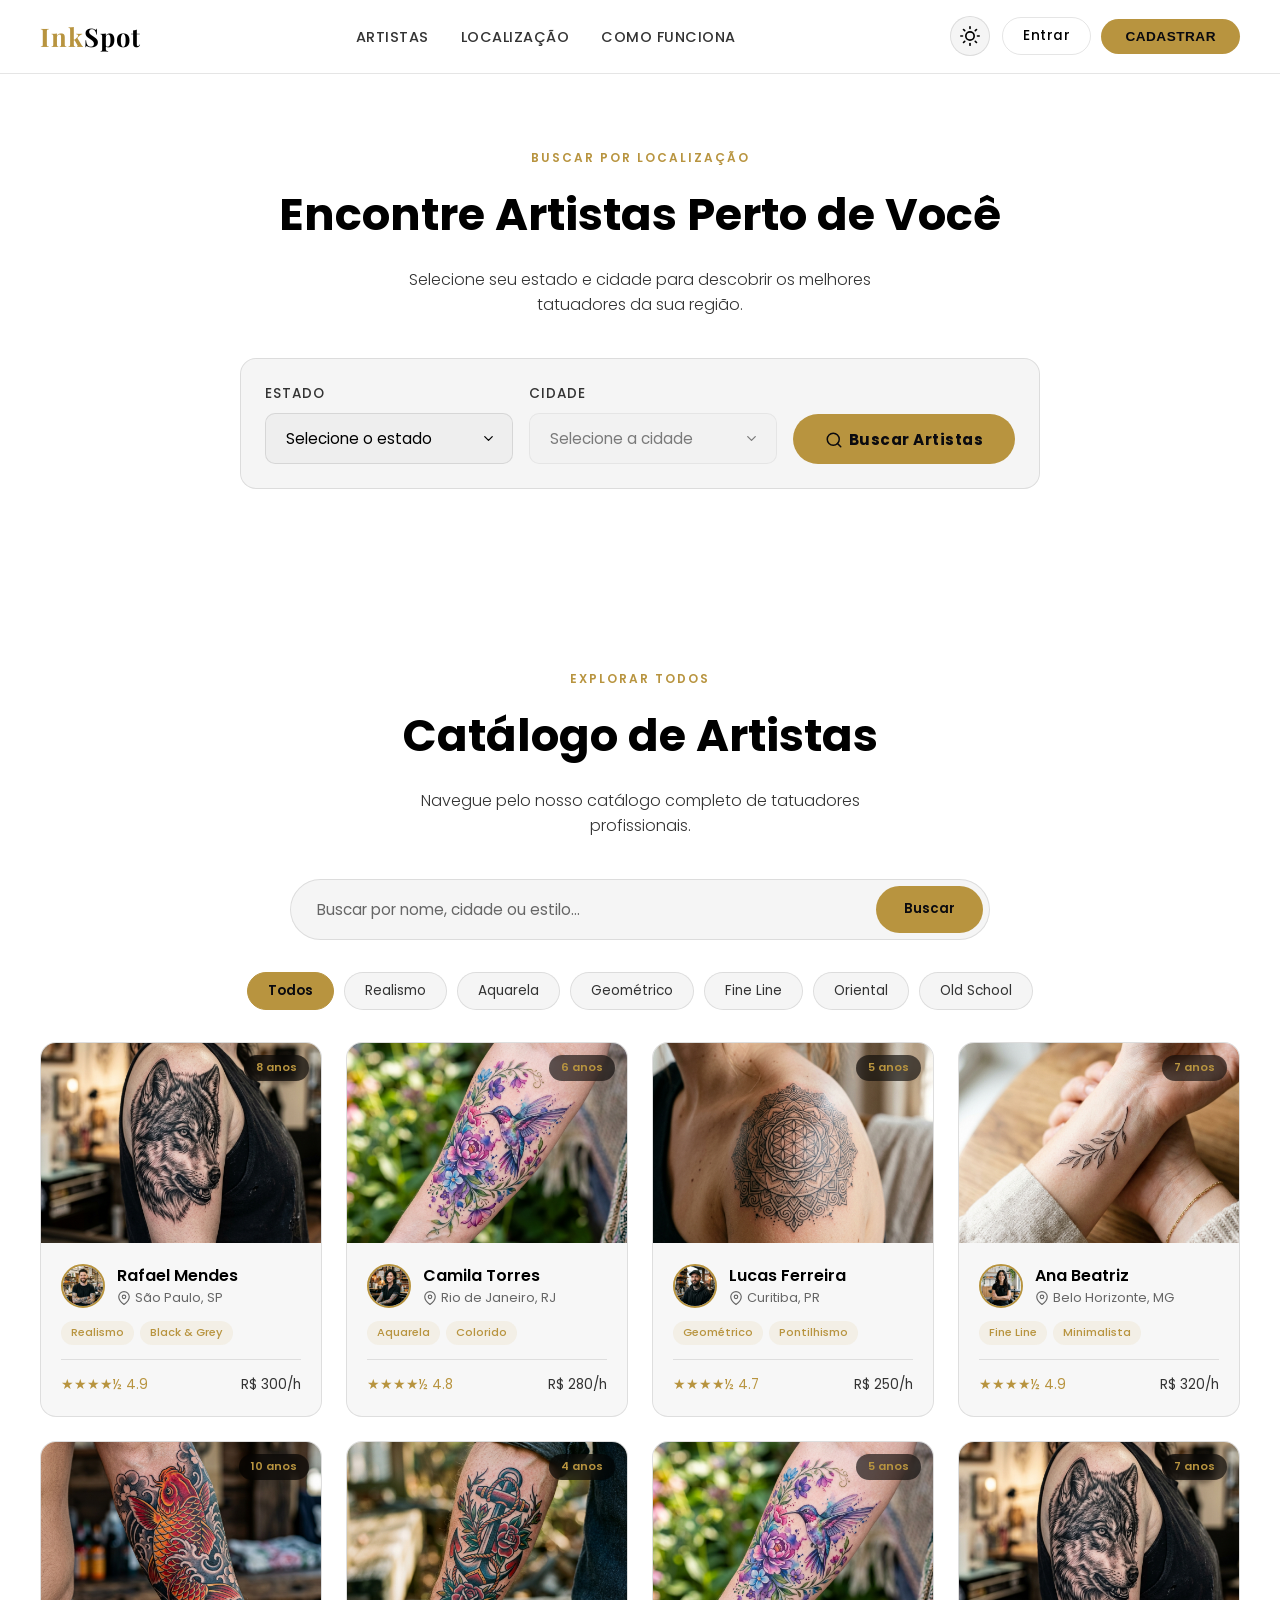
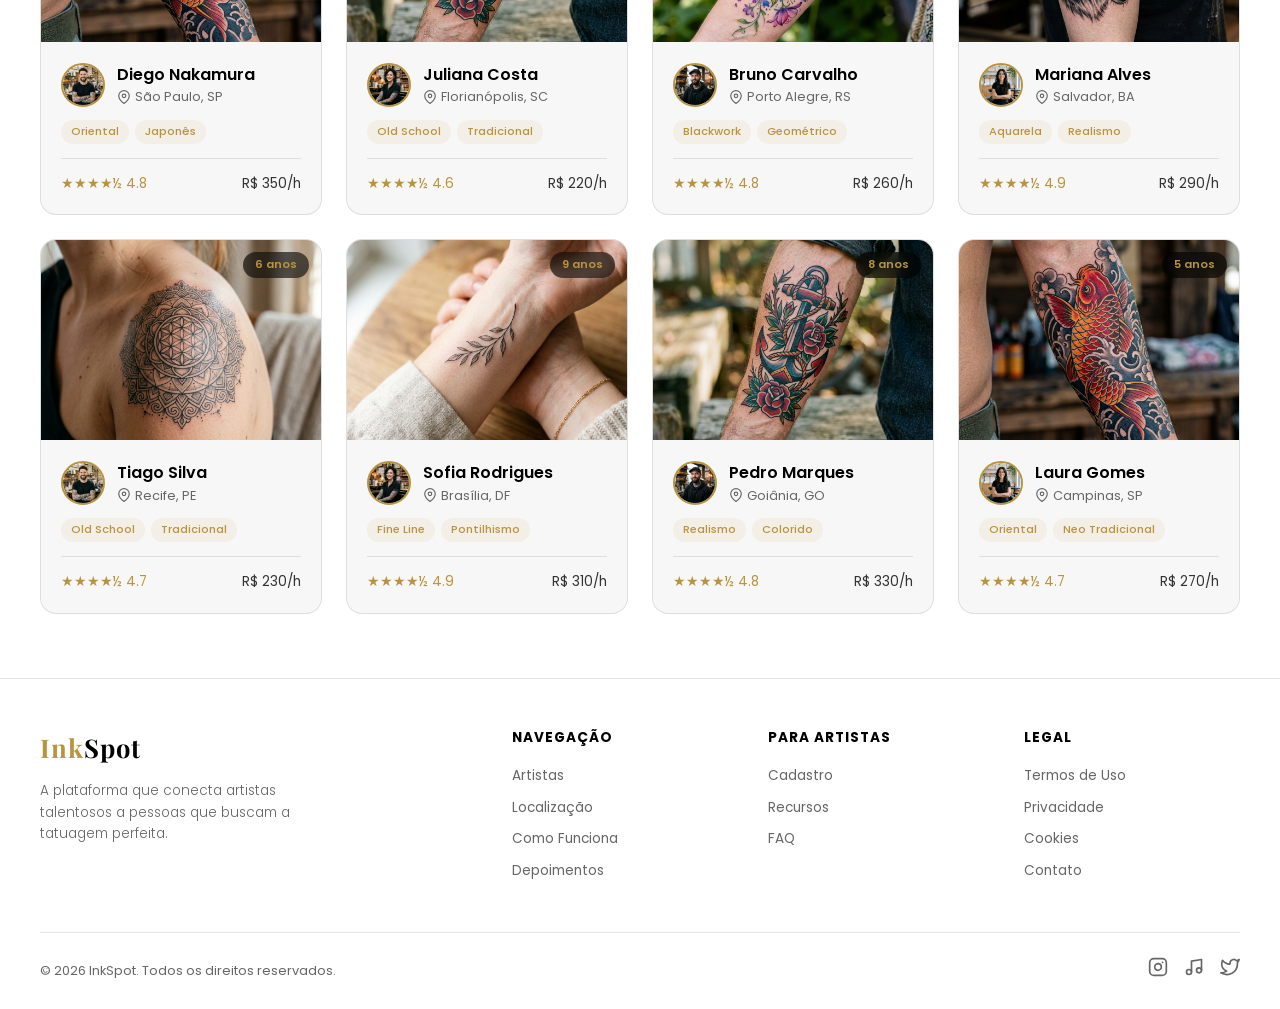
==== Cursos/218191 - PROJETO INTEGRADOR III - NEGÓCIOS DIGITAIS (MAT) 0101-03-26-1s/AppTatto/buscar.html @ b2d00574 "Atualização" ====
<!DOCTYPE html>
<html lang="pt-BR">

<head>
  <meta charset="UTF-8">
  <meta name="viewport" content="width=device-width, initial-scale=1.0">
  <meta name="description"
    content="InkSpot — Encontre os melhores tatuadores da sua região. Veja portfólios, avaliações e agende sua sessão.">
  <title>Buscar Artistas — InkSpot</title>
  <link rel="stylesheet" href="styles.css">
</head>

<body>

  <!-- Navbar -->
  <nav class="navbar" id="navbar">
    <a href="Index.html" class="nav-logo">Ink<span>Spot</span></a>
    <ul class="nav-links" id="navLinks">
      <li><a href="buscar.html">Artistas</a></li>
      <li><a href="#location">Localização</a></li>
      <li><a href="Index.html#how">Como Funciona</a></li>
    </ul>
    <div class="nav-right">
      <button class="theme-toggle" id="themeToggle" aria-label="Alternar tema">
        <svg width="20" height="20" viewBox="0 0 24 24" fill="none" stroke="currentColor" stroke-width="2"
          stroke-linecap="round" stroke-linejoin="round" class="theme-icon">
          <path d="M21 12.79A9 9 0 1 1 11.21 3 7 7 0 0 0 21 12.79z"></path>
        </svg>
      </button>
      <div id="navAuthArea">
        <button class="nav-login-btn" onclick="openAuth('login')">Entrar</button>
        <button class="nav-cta" onclick="openAuth('register')">Cadastrar</button>
      </div>
      <button class="nav-toggle" id="navToggle" aria-label="Menu">
        <span></span><span></span><span></span>
      </button>
    </div>
  </nav>

  <!-- Location Search -->
  <section class="section location-section" id="location" style="margin-top: 80px;">
    <div class="section-header fade-in">
      <span class="section-tag">Buscar por Localização</span>
      <h2>Encontre Artistas Perto de Você</h2>
      <p>Selecione seu estado e cidade para descobrir os melhores tatuadores da sua região.</p>
    </div>
    <div class="location-search fade-in">
      <div class="location-selects">
        <div class="location-field">
          <label for="stateSelect">Estado</label>
          <select id="stateSelect">
            <option value="">Selecione o estado</option>
          </select>
        </div>
        <div class="location-field">
          <label for="citySelect">Cidade</label>
          <select id="citySelect" disabled>
            <option value="">Selecione a cidade</option>
          </select>
        </div>
        <button class="btn-primary location-search-btn" id="locationSearchBtn">
          <svg width="18" height="18" viewBox="0 0 24 24" fill="none" stroke="currentColor" stroke-width="2"
            stroke-linecap="round" stroke-linejoin="round"
            style="vertical-align: middle; margin-right: 6px; margin-top: -2px;">
            <circle cx="11" cy="11" r="8"></circle>
            <line x1="21" y1="21" x2="16.65" y2="16.65"></line>
          </svg>Buscar Artistas
        </button>
      </div>
    </div>
    <div class="location-results" id="locationResults"></div>
  </section>

  <!-- Artists -->
  <section class="section" id="artists">
    <div class="section-header fade-in">
      <span class="section-tag">Explorar Todos</span>
      <h2>Catálogo de Artistas</h2>
      <p>Navegue pelo nosso catálogo completo de tatuadores profissionais.</p>
    </div>
    <div class="search-bar fade-in">
      <input type="text" id="searchInput" placeholder="Buscar por nome, cidade ou estilo...">
      <button id="searchBtn">Buscar</button>
    </div>
    <div class="style-filters fade-in">
      <button class="filter-btn active" data-style="all">Todos</button>
      <button class="filter-btn" data-style="realismo">Realismo</button>
      <button class="filter-btn" data-style="aquarela">Aquarela</button>
      <button class="filter-btn" data-style="geométrico">Geométrico</button>
      <button class="filter-btn" data-style="fine line">Fine Line</button>
      <button class="filter-btn" data-style="oriental">Oriental</button>
      <button class="filter-btn" data-style="old school">Old School</button>
    </div>
    <div class="artists-grid" id="artistsGrid"></div>
  </section>

  <!-- Footer -->
  <footer class="footer">
    <div class="footer-grid">
      <div class="footer-brand">
        <a href="Index.html" class="nav-logo">Ink<span>Spot</span></a>
        <p>A plataforma que conecta artistas talentosos a pessoas que buscam a tatuagem perfeita.</p>
      </div>
      <div class="footer-col">
        <h4>Navegação</h4>
        <a href="buscar.html">Artistas</a>
        <a href="buscar.html#location">Localização</a>
        <a href="Index.html#how">Como Funciona</a>
        <a href="Index.html#testimonials">Depoimentos</a>
      </div>
      <div class="footer-col">
        <h4>Para Artistas</h4>
        <a href="#">Cadastro</a>
        <a href="#">Recursos</a>
        <a href="#">FAQ</a>
      </div>
      <div class="footer-col">
        <h4>Legal</h4>
        <a href="#">Termos de Uso</a>
        <a href="#">Privacidade</a>
        <a href="#">Cookies</a>
        <a href="#">Contato</a>
      </div>
    </div>
    <div class="footer-bottom">
      <span>© 2026 InkSpot. Todos os direitos reservados.</span>
      <div class="footer-socials">
        <a href="#" aria-label="Instagram"><svg width="20" height="20" viewBox="0 0 24 24" fill="none"
            stroke="currentColor" stroke-width="2" stroke-linecap="round" stroke-linejoin="round">
            <rect x="2" y="2" width="20" height="20" rx="5" ry="5"></rect>
            <path d="M16 11.37A4 4 0 1 1 12.63 8 4 4 0 0 1 16 11.37z"></path>
            <line x1="17.5" y1="6.5" x2="17.51" y2="6.5"></line>
          </svg></a>
        <a href="#" aria-label="TikTok"><svg width="20" height="20" viewBox="0 0 24 24" fill="none"
            stroke="currentColor" stroke-width="2" stroke-linecap="round" stroke-linejoin="round">
            <path d="M9 18V5l12-2v13"></path>
            <circle cx="6" cy="18" r="3"></circle>
            <circle cx="18" cy="16" r="3"></circle>
          </svg></a>
        <a href="#" aria-label="Twitter"><svg width="20" height="20" viewBox="0 0 24 24" fill="none"
            stroke="currentColor" stroke-width="2" stroke-linecap="round" stroke-linejoin="round">
            <path
              d="M23 3a10.9 10.9 0 0 1-3.14 1.53 4.48 4.48 0 0 0-7.86 3v1A10.66 10.66 0 0 1 3 4s-4 9 5 13a11.64 11.64 0 0 1-7 2c9 5 20 0 20-11.5a4.5 4.5 0 0 0-.08-.83A7.72 7.72 0 0 0 23 3z">
            </path>
          </svg></a>
      </div>
    </div>
  </footer>

  <!-- Modal -->
  <div class="modal-overlay" id="modalOverlay">
    <div class="modal" id="modalContent"></div>
  </div>

  <!-- Auth Modal -->
  <div class="modal-overlay" id="authOverlay">
    <div class="auth-modal" id="authModal"></div>
  </div>

  <script src="app.js"></script>
  <script src="auth.js"></script>
</body>

</html>
---- Cursos/218191 - PROJETO INTEGRADOR III - NEGÓCIOS DIGITAIS (MAT) 0101-03-26-1s/AppTatto/styles.css ----
@import url('https://fonts.googleapis.com/css2?family=Poppins:wght@300;400;500;600;700;800;900&family=Playfair+Display:ital,wght@0,700;1,700&display=swap');

*, *::before, *::after { margin: 0; padding: 0; box-sizing: border-box; }

:root {
  --bg-primary: #ffffff;
  --bg-secondary: #f0f0f5;
  --bg-card: rgba(0,0,0,0.03);
  --bg-glass: rgba(0,0,0,0.04);
  --border-glass: rgba(0,0,0,0.1);
  --text-primary: #000000;
  --text-secondary: #333333;
  --text-muted: #666666;
  --accent: #b8943f;
  --accent-glow: rgba(184,148,63,0.25);
  --accent-2: #8a7030;
  --danger: #ff4757;
  --success: #2ed573;
  --radius: 16px;
  --radius-sm: 10px;
  --radius-full: 999px;
  --shadow: 0 8px 32px rgba(0,0,0,0.1);
  --transition: 0.3s cubic-bezier(0.4, 0, 0.2, 1);
  --nav-bg: rgba(255,255,255,0.8);
  --nav-bg-scroll: rgba(255,255,255,0.95);
  --hero-overlay: linear-gradient(135deg, rgba(255,255,255,0.92) 0%, rgba(255,255,255,0.7) 50%, rgba(255,255,255,0.85) 100%);
  --gallery-overlay: rgba(255,255,255,0.9);
  --mobile-nav-bg: rgba(255,255,255,0.98);
  --card-hover-shadow: 0 12px 40px rgba(0,0,0,0.15);
  --modal-overlay-bg: rgba(0,0,0,0.5);
}

[data-theme="dark"] {
  --bg-primary: #0a0a0f;
  --bg-secondary: #12121a;
  --bg-card: rgba(255,255,255,0.04);
  --bg-glass: rgba(255,255,255,0.06);
  --border-glass: rgba(255,255,255,0.08);
  --text-primary: #f0f0f5;
  --text-secondary: #8a8a9a;
  --text-muted: #55556a;
  --accent: #c9a84c;
  --accent-glow: rgba(201,168,76,0.3);
  --accent-2: #e8d5a0;
  --shadow: 0 8px 32px rgba(0,0,0,0.4);
  --nav-bg: rgba(10,10,15,0.7);
  --nav-bg-scroll: rgba(10,10,15,0.95);
  --hero-overlay: linear-gradient(135deg, rgba(10,10,15,0.92) 0%, rgba(10,10,15,0.7) 50%, rgba(10,10,15,0.85) 100%);
  --gallery-overlay: rgba(10,10,15,0.9);
  --mobile-nav-bg: rgba(10,10,15,0.98);
  --card-hover-shadow: 0 12px 40px rgba(0,0,0,0.5);
  --modal-overlay-bg: rgba(0,0,0,0.8);
}

html { scroll-behavior: smooth; }

body {
  font-family: 'Poppins', sans-serif;
  background: var(--bg-primary);
  color: var(--text-primary);
  line-height: 1.6;
  overflow-x: hidden;
  min-height: 100vh;
}

/* ── Scrollbar ── */
::-webkit-scrollbar { width: 6px; }
::-webkit-scrollbar-track { background: transparent; }
::-webkit-scrollbar-thumb { background: var(--accent); border-radius: 3px; }

/* ── Navigation ── */
.navbar {
  position: fixed; top: 0; left: 0; right: 0; z-index: 1000;
  display: flex; align-items: center; justify-content: space-between;
  padding: 16px 40px;
  background: var(--nav-bg);
  backdrop-filter: blur(20px); -webkit-backdrop-filter: blur(20px);
  border-bottom: 1px solid var(--border-glass);
  transition: var(--transition);
}
.navbar.scrolled { background: var(--nav-bg-scroll); padding: 10px 40px; }
.nav-logo {
  font-family: 'Playfair Display', serif;
  font-size: 1.6rem; font-weight: 700; color: var(--accent);
  text-decoration: none; letter-spacing: 1px;
}
.nav-logo span { color: var(--text-primary); }
.nav-links { display: flex; gap: 32px; list-style: none; }
.nav-links a {
  color: var(--text-secondary); text-decoration: none; font-weight: 500;
  font-size: 0.9rem; letter-spacing: 0.5px; text-transform: uppercase;
  transition: var(--transition); position: relative;
}
.nav-links a::after {
  content: ''; position: absolute; bottom: -4px; left: 0; width: 0; height: 2px;
  background: var(--accent); transition: var(--transition);
}
.nav-links a:hover { color: var(--accent); }
.nav-links a:hover::after { width: 100%; }
.nav-cta {
  background: linear-gradient(135deg, var(--accent), #b8943f);
  color: #0a0a0f; border: none; padding: 10px 24px;
  border-radius: var(--radius-full); font-weight: 600; font-size: 0.85rem;
  cursor: pointer; letter-spacing: 0.5px; text-transform: uppercase;
  transition: var(--transition);
}
.nav-cta:hover { transform: translateY(-2px); box-shadow: 0 4px 20px var(--accent-glow); }
.nav-right { display: flex; align-items: center; gap: 12px; }
.theme-toggle {
  background: var(--bg-glass); border: 1px solid var(--border-glass);
  width: 40px; height: 40px; border-radius: 50%; cursor: pointer;
  display: flex; align-items: center; justify-content: center;
  font-size: 1.1rem; transition: var(--transition); color: var(--text-primary);
}
.theme-toggle:hover { border-color: var(--accent); background: var(--accent-glow); }
.nav-toggle { display: none; flex-direction: column; gap: 5px; cursor: pointer; background: none; border: none; padding: 4px; }
.nav-toggle span { width: 24px; height: 2px; background: var(--text-primary); transition: var(--transition); display: block; }
.nav-toggle.active span:nth-child(1) { transform: rotate(45deg) translate(5px, 5px); }
.nav-toggle.active span:nth-child(2) { opacity: 0; }
.nav-toggle.active span:nth-child(3) { transform: rotate(-45deg) translate(5px, -5px); }

/* ── Hero ── */
.hero {
  position: relative; min-height: 100vh;
  display: flex; align-items: center; justify-content: center;
  overflow: hidden; padding-top: 80px;
}
.hero-bg {
  position: absolute; inset: 0;
  background: url('assets/images/hero-bg.png') center/cover no-repeat;
}
.hero-bg::after {
  content: ''; position: absolute; inset: 0;
  background: var(--hero-overlay);
}
.hero-content {
  position: relative; z-index: 2; text-align: center;
  max-width: 800px; padding: 0 24px;
  animation: fadeUp 1s ease-out;
}
.hero-badge {
  display: inline-flex; align-items: center; gap: 8px;
  background: var(--bg-glass); border: 1px solid var(--border-glass);
  padding: 8px 20px; border-radius: var(--radius-full);
  font-size: 0.8rem; color: var(--accent); letter-spacing: 1px;
  text-transform: uppercase; margin-bottom: 24px;
}
.hero-badge::before { content: ''; width: 6px; height: 6px; background: var(--accent); border-radius: 50%; animation: pulse 2s infinite; }
.hero h1 {
  font-family: 'Poppins', sans-serif;
  font-size: clamp(2.5rem, 6vw, 4.5rem);
  line-height: 1.1; margin-bottom: 20px;
  background: linear-gradient(135deg, var(--text-primary), var(--accent-2));
  -webkit-background-clip: text; -webkit-text-fill-color: transparent;
  background-clip: text;
}
.hero p { color: var(--text-secondary); font-size: 1.15rem; max-width: 560px; margin: 0 auto 36px; font-weight: 300; }
.hero-actions { display: flex; gap: 16px; justify-content: center; flex-wrap: wrap; }
.btn-primary {
  background: linear-gradient(135deg, var(--accent), #b8943f);
  color: #0a0a0f; border: none; padding: 14px 36px;
  border-radius: var(--radius-full); font-weight: 700; font-size: 0.95rem;
  cursor: pointer; letter-spacing: 0.5px; transition: var(--transition);
  font-family: 'Poppins', sans-serif;
}
.btn-primary:hover { transform: translateY(-3px); box-shadow: 0 8px 30px var(--accent-glow); }
.btn-outline {
  background: transparent; color: var(--text-primary);
  border: 1px solid var(--border-glass); padding: 14px 36px;
  border-radius: var(--radius-full); font-weight: 500; font-size: 0.95rem;
  cursor: pointer; transition: var(--transition); backdrop-filter: blur(10px);
  font-family: 'Poppins', sans-serif;
}
.btn-outline:hover { border-color: var(--accent); color: var(--accent); transform: translateY(-3px); }
.hero-stats {
  display: flex; justify-content: center; gap: 48px; margin-top: 40px;
  padding-top: 28px; border-top: 1px solid var(--border-glass);
}
.hero-stat h3 { font-size: 2rem; color: var(--accent); font-weight: 700; }
.hero-stat p { font-size: 0.8rem; color: var(--text-muted); text-transform: uppercase; letter-spacing: 1px; }

/* ── Section Layout ── */
.section { padding: 64px 40px; max-width: 1280px; margin: 0 auto; }
.section-header { text-align: center; margin-bottom: 40px; }
.section-tag {
  display: inline-block; font-size: 0.75rem; text-transform: uppercase;
  letter-spacing: 2px; color: var(--accent); margin-bottom: 12px; font-weight: 600;
}
.section-header h2 {
  font-family: 'Poppins', sans-serif; font-size: clamp(1.8rem, 4vw, 2.8rem);
  margin-bottom: 16px;
}
.section-header p { color: var(--text-secondary); max-width: 520px; margin: 0 auto; font-weight: 300; }

/* ── Search Bar ── */
.search-bar {
  display: flex; gap: 12px; max-width: 700px; margin: 0 auto 32px;
  background: var(--bg-glass); border: 1px solid var(--border-glass);
  border-radius: var(--radius-full); padding: 6px;
  backdrop-filter: blur(10px);
}
.search-bar input {
  flex: 1; background: transparent; border: none; outline: none;
  color: var(--text-primary); padding: 12px 20px; font-size: 0.95rem;
  font-family: 'Poppins', sans-serif;
}
.search-bar input::placeholder { color: var(--text-muted); }
.search-bar button {
  background: linear-gradient(135deg, var(--accent), #b8943f);
  color: #0a0a0f; border: none; padding: 12px 28px;
  border-radius: var(--radius-full); font-weight: 600; cursor: pointer;
  transition: var(--transition); font-family: 'Poppins', sans-serif;
}
.search-bar button:hover { box-shadow: 0 4px 20px var(--accent-glow); }

/* ── Style Filters ── */
.style-filters {
  display: flex; gap: 10px; justify-content: center; flex-wrap: wrap; margin-bottom: 32px;
}
.filter-btn {
  background: var(--bg-glass); border: 1px solid var(--border-glass);
  color: var(--text-secondary); padding: 8px 20px;
  border-radius: var(--radius-full); font-size: 0.85rem; cursor: pointer;
  transition: var(--transition); font-family: 'Poppins', sans-serif;
}
.filter-btn:hover, .filter-btn.active {
  background: var(--accent); color: #0a0a0f; border-color: var(--accent); font-weight: 600;
}

/* ── Artist Cards ── */
.artists-grid {
  display: grid;
  grid-template-columns: repeat(auto-fill, minmax(280px, 1fr));
  gap: 24px;
}
.artist-card {
  background: var(--bg-card);
  border: 1px solid var(--border-glass);
  border-radius: var(--radius);
  overflow: hidden; cursor: pointer;
  transition: var(--transition);
}
.artist-card:hover {
  transform: translateY(-8px);
  border-color: rgba(201,168,76,0.3);
  box-shadow: var(--card-hover-shadow);
}
.artist-card-img {
  position: relative; width: 100%; height: 200px; overflow: hidden;
}
.artist-card-img img { width: 100%; height: 100%; object-fit: cover; transition: var(--transition); }
.artist-card:hover .artist-card-img img { transform: scale(1.05); }
.artist-badge-overlay {
  position: absolute; top: 12px; right: 12px;
  background: rgba(0,0,0,0.6); backdrop-filter: blur(8px);
  padding: 4px 12px; border-radius: var(--radius-full);
  font-size: 0.7rem; color: var(--accent); font-weight: 600;
}
.artist-card-body { padding: 20px; }
.artist-card-header { display: flex; align-items: center; gap: 12px; margin-bottom: 12px; }
.artist-avatar {
  width: 44px; height: 44px; border-radius: 50%; object-fit: cover;
  border: 2px solid var(--accent);
}
.artist-card-name h3 { font-size: 1rem; font-weight: 600; }
.artist-card-name p { font-size: 0.8rem; color: var(--text-muted); }
.artist-card-tags { display: flex; gap: 6px; flex-wrap: wrap; margin-bottom: 14px; }
.tag {
  background: rgba(201,168,76,0.1); color: var(--accent);
  padding: 3px 10px; border-radius: var(--radius-full);
  font-size: 0.7rem; font-weight: 500;
}
.artist-card-footer {
  display: flex; justify-content: space-between; align-items: center;
  padding-top: 14px; border-top: 1px solid var(--border-glass);
}
.artist-rating { display: flex; align-items: center; gap: 4px; font-size: 0.85rem; color: var(--accent); }
.artist-price { font-size: 0.85rem; color: var(--text-secondary); }

/* ── Location Search ── */
.location-search {
  max-width: 800px; margin: 0 auto 48px;
  background: var(--bg-glass); border: 1px solid var(--border-glass);
  border-radius: var(--radius); padding: 24px;
  backdrop-filter: blur(10px);
}
.location-selects {
  display: flex; gap: 16px; align-items: flex-end; flex-wrap: wrap;
}
.location-field {
  flex: 1; min-width: 200px; display: flex; flex-direction: column; gap: 8px;
}
.location-field label {
  font-size: 0.85rem; color: var(--text-secondary); text-transform: uppercase; letter-spacing: 1px; font-weight: 500;
}
.location-field select {
  width: 100%; padding: 14px 20px; background: var(--bg-card);
  border: 1px solid var(--border-glass); border-radius: var(--radius-sm);
  color: var(--text-primary); font-family: 'Poppins', sans-serif;
  font-size: 0.95rem; outline: none; appearance: none;
  cursor: pointer; transition: var(--transition);
  background-image: url("data:image/svg+xml;charset=UTF-8,%3csvg xmlns='http://www.w3.org/2000/svg' viewBox='0 0 24 24' fill='none' stroke='currentColor' stroke-width='2' stroke-linecap='round' stroke-linejoin='round'%3e%3cpolyline points='6 9 12 15 18 9'%3e%3c/polyline%3e%3c/svg%3e");
  background-repeat: no-repeat; background-position: right 1rem center; background-size: 1em;
}
.location-field select:focus { border-color: var(--accent); }
.location-field select:disabled { opacity: 0.5; cursor: not-allowed; }
.location-field select option { background: var(--bg-secondary); color: var(--text-primary); }

.location-search-btn {
  padding: 14px 32px; height: 50px; white-space: nowrap; font-size: 0.95rem;
}

.popular-cities {
  margin-bottom: 48px;
}
.popular-cities-title {
  font-size: 1.1rem; color: var(--accent); margin-bottom: 16px; font-weight: 600; text-align: center;
}
.popular-cities-grid {
  display: flex; gap: 12px; justify-content: center; flex-wrap: wrap;
}
.popular-city-card {
  background: var(--bg-glass); border: 1px solid var(--border-glass);
  padding: 12px 24px; border-radius: var(--radius-full);
  cursor: pointer; transition: var(--transition);
  display: flex; align-items: center; gap: 8px;
}
.popular-city-card:hover {
  border-color: var(--accent); background: var(--accent-glow); transform: translateY(-2px);
}
.popular-city-card h4 { font-size: 0.9rem; font-weight: 500; }
.popular-city-card span { font-size: 0.75rem; color: var(--text-muted); background: var(--bg-card); padding: 2px 8px; border-radius: var(--radius-full); }

.location-results {
  display: none;
}
.location-results.active {
  display: block;
}

/* ── How It Works ── */
.steps-grid { display: grid; grid-template-columns: repeat(auto-fit, minmax(240px, 1fr)); gap: 32px; }
.step-card {
  text-align: center; padding: 40px 24px;
  background: var(--bg-glass); border: 1px solid var(--border-glass);
  border-radius: var(--radius); transition: var(--transition);
}
.step-card:hover { border-color: rgba(201,168,76,0.3); transform: translateY(-4px); }
.step-icon {
  width: 64px; height: 64px; margin: 0 auto 20px;
  background: linear-gradient(135deg, var(--accent), #b8943f);
  border-radius: 50%; display: flex; align-items: center; justify-content: center;
  font-size: 1.5rem;
}
.step-card h3 { margin-bottom: 10px; font-size: 1.1rem; }
.step-card p { color: var(--text-secondary); font-size: 0.9rem; font-weight: 300; }

/* ── Testimonials ── */
.testimonials-grid { display: grid; grid-template-columns: repeat(auto-fit, minmax(300px, 1fr)); gap: 24px; }
.testimonial-card {
  background: var(--bg-glass); border: 1px solid var(--border-glass);
  border-radius: var(--radius); padding: 32px;
  transition: var(--transition);
}
.testimonial-card:hover { border-color: rgba(201,168,76,0.2); }
.testimonial-stars { color: var(--accent); font-size: 0.9rem; margin-bottom: 16px; letter-spacing: 2px; }
.testimonial-card blockquote { font-size: 0.95rem; color: var(--text-secondary); font-style: italic; margin-bottom: 20px; font-weight: 300; line-height: 1.7; }
.testimonial-author { display: flex; align-items: center; gap: 12px; }
.testimonial-author-avatar { width: 40px; height: 40px; border-radius: 50%; background: var(--bg-card); display: flex; align-items: center; justify-content: center; font-weight: 700; color: var(--accent); font-size: 1rem; }
.testimonial-author-info p:first-child { font-weight: 600; font-size: 0.9rem; }
.testimonial-author-info p:last-child { font-size: 0.75rem; color: var(--text-muted); }

/* ── CTA Section ── */
.cta-section {
  text-align: center; padding: 56px 40px;
  background: linear-gradient(135deg, rgba(201,168,76,0.08) 0%, transparent 100%);
  border-top: 1px solid var(--border-glass); border-bottom: 1px solid var(--border-glass);
}
.cta-section h2 { font-family: 'Poppins', sans-serif; font-size: clamp(1.8rem, 4vw, 2.5rem); margin-bottom: 16px; }
.cta-section p { color: var(--text-secondary); max-width: 480px; margin: 0 auto 32px; font-weight: 300; }

/* ── Plans ── */
.plans-grid { display: grid; grid-template-columns: repeat(3, 1fr); gap: 24px; margin-top: 40px; }
.plan-card {
  background: var(--bg-card); border: 1px solid var(--border-glass);
  border-radius: var(--radius); padding: 32px 24px;
  display: flex; flex-direction: column; gap: 16px; position: relative;
  transition: var(--transition);
}
.plan-card:hover { transform: translateY(-4px); border-color: var(--accent); box-shadow: var(--shadow); }
.plan-card.featured {
  background: linear-gradient(180deg, rgba(201,168,76,0.05) 0%, var(--bg-card) 100%);
  border-color: var(--accent);
}
.plan-badge {
  position: absolute; top: -12px; left: 50%; transform: translateX(-50%);
  background: var(--accent); color: #0a0a0f; font-size: 0.75rem; font-weight: 700;
  padding: 4px 12px; border-radius: var(--radius-full); text-transform: uppercase; letter-spacing: 0.5px;
}
.plan-card h3 { font-size: 1.4rem; color: var(--text-primary); text-align: center; }
.plan-price { font-size: 2.2rem; font-weight: 700; color: var(--accent); text-align: center; font-family: 'Poppins', sans-serif; }
.plan-price span { font-size: 0.9rem; color: var(--text-muted); font-weight: 400; font-family: 'Poppins', sans-serif; }
.plan-features { list-style: none; margin: 16px 0; padding: 0; display: flex; flex-direction: column; gap: 12px; }
.plan-features li { display: flex; align-items: center; gap: 8px; font-size: 0.9rem; color: var(--text-secondary); }
.plan-features li::before { content: '✓'; color: var(--success); font-weight: 700; }

/* ── Footer ── */
.footer {
  padding: 48px 40px 24px; border-top: 1px solid var(--border-glass);
  max-width: 1280px; margin: 0 auto;
}
.footer-grid { display: grid; grid-template-columns: 2fr 1fr 1fr 1fr; gap: 40px; margin-bottom: 40px; }
.footer-brand .nav-logo { display: inline-block; margin-bottom: 12px; }
.footer-brand p { color: var(--text-muted); font-size: 0.85rem; max-width: 280px; font-weight: 300; }
.footer-col h4 { color: var(--text-primary); font-size: 0.85rem; text-transform: uppercase; letter-spacing: 1px; margin-bottom: 16px; }
.footer-col a { display: block; color: var(--text-muted); text-decoration: none; font-size: 0.85rem; margin-bottom: 10px; transition: var(--transition); }
.footer-col a:hover { color: var(--accent); }
.footer-bottom {
  padding-top: 24px; border-top: 1px solid var(--border-glass);
  display: flex; justify-content: space-between; align-items: center;
  font-size: 0.8rem; color: var(--text-muted);
}
.footer-socials { display: flex; gap: 16px; }
.footer-socials a { color: var(--text-muted); text-decoration: none; font-size: 1.1rem; transition: var(--transition); }
.footer-socials a:hover { color: var(--accent); }

/* ── Modal ── */
.modal-overlay {
  position: fixed; inset: 0; z-index: 2000;
  background: var(--modal-overlay-bg); backdrop-filter: blur(8px);
  display: none; align-items: center; justify-content: center;
  padding: 24px;
}
.modal-overlay.active { display: flex; }
.modal {
  background: var(--bg-secondary); border: 1px solid var(--border-glass);
  border-radius: var(--radius); max-width: 800px; width: 100%;
  max-height: 90vh; overflow-y: auto; position: relative;
  animation: modalIn 0.3s ease-out;
}
.modal-close {
  position: absolute; top: 16px; right: 16px; z-index: 10;
  background: rgba(0,0,0,0.5); border: none; color: var(--text-primary);
  width: 36px; height: 36px; border-radius: 50%; cursor: pointer;
  font-size: 1.2rem; display: flex; align-items: center; justify-content: center;
  transition: var(--transition);
}
.modal-close:hover { background: var(--danger); }
.modal-hero { position: relative; height: 280px; overflow: hidden; }
.modal-hero img { width: 100%; height: 100%; object-fit: cover; }
.modal-hero-gradient {
  position: absolute; bottom: 0; left: 0; right: 0; height: 120px;
  background: linear-gradient(to top, var(--bg-secondary), transparent);
}
.modal-body { padding: 0 32px 32px; margin-top: -40px; position: relative; z-index: 2; }
.modal-artist-info { display: flex; align-items: flex-end; gap: 16px; margin-bottom: 24px; }
.modal-avatar { width: 72px; height: 72px; border-radius: 50%; object-fit: cover; border: 3px solid var(--accent); }
.modal-artist-info h2 { font-size: 1.5rem; }
.modal-artist-info .modal-location { font-size: 0.85rem; color: var(--text-muted); }
.modal-stats { display: flex; gap: 24px; margin-bottom: 24px; }
.modal-stat {
  background: var(--bg-glass); border: 1px solid var(--border-glass);
  padding: 12px 20px; border-radius: var(--radius-sm); text-align: center;
  flex: 1;
}
.modal-stat h4 { font-size: 1.2rem; color: var(--accent); }
.modal-stat p { font-size: 0.75rem; color: var(--text-muted); text-transform: uppercase; }
.modal-section { margin-bottom: 24px; }
.modal-section h3 { font-size: 1rem; margin-bottom: 12px; color: var(--accent); }
.modal-section p { color: var(--text-secondary); font-size: 0.9rem; font-weight: 300; line-height: 1.7; }
.modal-gallery { display: grid; grid-template-columns: repeat(3, 1fr); gap: 8px; }
.modal-gallery img { width: 100%; aspect-ratio: 1; object-fit: cover; border-radius: var(--radius-sm); }
.modal-contact-btn {
  width: 100%; padding: 14px;
  background: linear-gradient(135deg, var(--accent), #b8943f);
  color: #0a0a0f; border: none; border-radius: var(--radius-full);
  font-weight: 700; font-size: 1rem; cursor: pointer;
  transition: var(--transition); font-family: 'Poppins', sans-serif;
}
.modal-contact-btn:hover { box-shadow: 0 8px 30px var(--accent-glow); transform: translateY(-2px); }

/* ── Animations ── */
@keyframes fadeUp { from { opacity: 0; transform: translateY(30px); } to { opacity: 1; transform: translateY(0); } }
@keyframes pulse { 0%, 100% { opacity: 1; } 50% { opacity: 0.4; } }
@keyframes modalIn { from { opacity: 0; transform: scale(0.95); } to { opacity: 1; transform: scale(1); } }

.fade-in { opacity: 0; transform: translateY(24px); transition: opacity 0.6s ease, transform 0.6s ease; }
.fade-in.visible { opacity: 1; transform: translateY(0); }

/* ── Responsive ── */
@media (max-width: 1024px) {
  .section { padding: 56px 28px; }
  .steps-grid { grid-template-columns: repeat(2, 1fr); }
  .footer-grid { grid-template-columns: 2fr 1fr 1fr; }
  .hero-stats { gap: 32px; }
  .modal-stats { gap: 12px; flex-wrap: wrap; }
  .modal-stat { min-width: calc(50% - 8px); }
}

@media (max-width: 768px) {
  .navbar { padding: 12px 20px; }
  .nav-links {
    display: none; position: fixed; top: 0; left: 0; right: 0; bottom: 0;
    background: var(--mobile-nav-bg); flex-direction: column;
    align-items: center; justify-content: center; gap: 28px; z-index: 999;
  }
  .nav-links.open { display: flex; }
  .nav-links a { font-size: 1.2rem; }
  .nav-cta { display: none; }
  .nav-toggle { display: flex; z-index: 1001; }
  .section { padding: 48px 20px; }
  .section-header { margin-bottom: 28px; }
  .hero-content { padding: 0 16px; }
  .hero p { font-size: 1rem; }
  .hero-stats { gap: 20px; flex-wrap: wrap; justify-content: center; }
  .hero-stat { min-width: 80px; }
  .hero-stat h3 { font-size: 1.5rem; }
  .hero-stat p { font-size: 0.7rem; }
  .artists-grid { grid-template-columns: repeat(auto-fill, minmax(240px, 1fr)); gap: 16px; }
  .steps-grid { grid-template-columns: 1fr; gap: 16px; }
  .plans-grid { grid-template-columns: 1fr; gap: 24px; }
  .step-card { padding: 28px 20px; }
  .testimonials-grid { grid-template-columns: 1fr; }
  .footer-grid { grid-template-columns: 1fr 1fr; gap: 24px; }
  .footer-bottom { flex-direction: column; gap: 12px; text-align: center; }
  .modal { max-height: 95vh; }
  .modal-hero { height: 200px; }
  .modal-gallery { grid-template-columns: repeat(3, 1fr); }
  .modal-body { padding: 0 20px 20px; }
  .modal-stats { gap: 8px; }
  .modal-stat { padding: 10px 12px; }
  .modal-stat h4 { font-size: 1rem; }
  .search-bar { flex-direction: column; border-radius: var(--radius); }
  .search-bar button { border-radius: var(--radius-sm); }
  .cta-section { padding: 40px 20px; }
  .style-filters { gap: 8px; }
  .filter-btn { padding: 6px 14px; font-size: 0.8rem; }
}

@media (max-width: 480px) {
  .hero h1 { font-size: 1.8rem; }
  .hero p { font-size: 0.9rem; }
  .hero-actions { flex-direction: column; align-items: center; }
  .btn-primary, .btn-outline { width: 100%; text-align: center; }
  .hero-stats { gap: 16px; }
  .artists-grid { grid-template-columns: 1fr; }
  .footer-grid { grid-template-columns: 1fr; }
  .modal-gallery { grid-template-columns: repeat(2, 1fr); }
  .modal-artist-info { flex-direction: column; align-items: flex-start; }
  .modal-avatar { width: 56px; height: 56px; }
  .section-header h2 { font-size: 1.5rem; }
  .search-bar input { padding: 10px 16px; font-size: 0.9rem; }
  .nav-login-btn { display: none; }
  .nav-cta { display: none; }
  .nav-user-name { display: none; }
}

/* ── Auth Modal ── */
.auth-modal {
  background: var(--bg-secondary); border: 1px solid var(--border-glass);
  border-radius: var(--radius); max-width: 480px; width: 100%;
  max-height: 92vh; overflow-y: auto; position: relative;
  padding: 40px; animation: modalIn 0.3s ease-out;
}
.auth-header { text-align: center; margin-bottom: 28px; }
.auth-logo {
  font-family: 'Playfair Display', serif; font-size: 1.8rem;
  font-weight: 700; color: var(--accent); margin-bottom: 16px;
}
.auth-logo span { color: var(--text-primary); }
.auth-header h2 { font-size: 1.4rem; margin-bottom: 6px; }
.auth-header p { color: var(--text-muted); font-size: 0.9rem; font-weight: 300; }

.auth-tabs { display: flex; gap: 4px; margin-bottom: 24px; background: var(--bg-glass); border-radius: var(--radius-sm); padding: 4px; }
.auth-tab {
  flex: 1; padding: 10px; border: none; background: transparent;
  color: var(--text-secondary); font-family: 'Poppins', sans-serif;
  font-size: 0.9rem; font-weight: 500; cursor: pointer;
  border-radius: 8px; transition: var(--transition);
}
.auth-tab.active { background: var(--accent); color: #0a0a0f; font-weight: 600; }

.auth-form { display: flex; flex-direction: column; gap: 18px; }
.auth-field label { display: block; font-size: 0.8rem; font-weight: 500; color: var(--text-secondary); margin-bottom: 6px; text-transform: uppercase; letter-spacing: 0.5px; }
.auth-field input {
  width: 100%; padding: 12px 16px; background: var(--bg-glass);
  border: 1px solid var(--border-glass); border-radius: var(--radius-sm);
  color: var(--text-primary); font-family: 'Poppins', sans-serif;
  font-size: 0.95rem; transition: var(--transition); outline: none;
}
.auth-field input:focus { border-color: var(--accent); box-shadow: 0 0 0 3px var(--accent-glow); }
.auth-field input::placeholder { color: var(--text-muted); }

.auth-password-wrap { position: relative; }
.auth-password-wrap input { padding-right: 48px; }
.auth-eye {
  position: absolute; right: 12px; top: 50%; transform: translateY(-50%);
  background: none; border: none; cursor: pointer; font-size: 1rem;
  color: var(--text-muted); padding: 4px;
}

.auth-type-selector { margin-bottom: 4px; }
.auth-type-selector > label { display: block; font-size: 0.8rem; font-weight: 500; color: var(--text-secondary); margin-bottom: 10px; text-transform: uppercase; letter-spacing: 0.5px; }
.auth-type-options { display: grid; grid-template-columns: 1fr 1fr; gap: 12px; }
.auth-type-option { cursor: pointer; }
.auth-type-option input { display: none; }
.auth-type-card {
  display: flex; flex-direction: column; align-items: center; gap: 6px;
  padding: 16px 12px; background: var(--bg-glass);
  border: 2px solid var(--border-glass); border-radius: var(--radius-sm);
  transition: var(--transition); text-align: center;
}
.auth-type-option input:checked + .auth-type-card { border-color: var(--accent); background: rgba(201,168,76,0.08); }
.auth-type-icon { font-size: 1.6rem; }
.auth-type-label { font-weight: 600; font-size: 0.95rem; }
.auth-type-desc { font-size: 0.72rem; color: var(--text-muted); }

.auth-submit {
  width: 100%; padding: 14px;
  background: linear-gradient(135deg, var(--accent), #b8943f);
  color: #0a0a0f; border: none; border-radius: var(--radius-full);
  font-weight: 700; font-size: 1rem; cursor: pointer;
  font-family: 'Poppins', sans-serif; transition: var(--transition);
  margin-top: 4px;
}
.auth-submit:hover { box-shadow: 0 8px 30px var(--accent-glow); transform: translateY(-2px); }

.auth-switch { text-align: center; font-size: 0.85rem; color: var(--text-muted); }
.auth-switch a { color: var(--accent); text-decoration: none; font-weight: 600; }
.auth-switch a:hover { text-decoration: underline; }

.auth-error {
  background: rgba(255,71,87,0.1); border: 1px solid rgba(255,71,87,0.3);
  color: var(--danger); padding: 10px 16px; border-radius: var(--radius-sm);
  font-size: 0.85rem; text-align: center;
}
@keyframes shake { 0%,100%{transform:translateX(0)} 25%{transform:translateX(-8px)} 75%{transform:translateX(8px)} }
.auth-error.shake { animation: shake 0.4s ease; }

/* ── Nav Login Button ── */
.nav-login-btn {
  background: transparent; border: 1px solid var(--border-glass);
  color: var(--text-primary); padding: 8px 20px;
  border-radius: var(--radius-full); font-weight: 500; font-size: 0.85rem;
  cursor: pointer; font-family: 'Poppins', sans-serif;
  transition: var(--transition); letter-spacing: 0.5px;
}
.nav-login-btn:hover { border-color: var(--accent); color: var(--accent); }
#navAuthArea { display: flex; align-items: center; gap: 10px; }

/* ── Nav User Dropdown ── */
.nav-user {
  position: relative; display: flex; align-items: center; gap: 8px;
  cursor: pointer; padding: 4px 12px 4px 4px;
  border-radius: var(--radius-full); transition: var(--transition);
  border: 1px solid transparent;
}
.nav-user:hover { border-color: var(--border-glass); background: var(--bg-glass); }
.nav-user-avatar {
  width: 34px; height: 34px; border-radius: 50%;
  background: linear-gradient(135deg, var(--accent), #b8943f);
  color: #0a0a0f; display: flex; align-items: center; justify-content: center;
  font-weight: 700; font-size: 0.85rem;
}
.nav-user-name { font-size: 0.85rem; font-weight: 500; color: var(--text-primary); }

.nav-user-dropdown {
  position: absolute; top: calc(100% + 10px); right: 0;
  background: var(--bg-secondary); border: 1px solid var(--border-glass);
  border-radius: var(--radius-sm); min-width: 240px;
  box-shadow: var(--shadow); opacity: 0; visibility: hidden;
  transform: translateY(-8px); transition: var(--transition); z-index: 100;
}
.nav-user-dropdown.show { opacity: 1; visibility: visible; transform: translateY(0); }

.dropdown-header { display: flex; align-items: center; gap: 12px; padding: 16px; }
.dropdown-avatar {
  width: 40px; height: 40px; border-radius: 50%;
  background: linear-gradient(135deg, var(--accent), #b8943f);
  color: #0a0a0f; display: flex; align-items: center; justify-content: center;
  font-weight: 700; font-size: 1rem;
}
.dropdown-name { font-weight: 600; font-size: 0.9rem; }
.dropdown-type { font-size: 0.75rem; color: var(--text-muted); }
.dropdown-divider { height: 1px; background: var(--border-glass); margin: 4px 0; }
.dropdown-item {
  display: flex; align-items: center; gap: 8px; padding: 10px 16px;
  color: var(--text-secondary); text-decoration: none; font-size: 0.85rem;
  transition: var(--transition);
}
.dropdown-item:hover { background: var(--bg-glass); color: var(--text-primary); }
.dropdown-logout:hover { color: var(--danger); }

/* ── Toast ── */
.toast {
  position: fixed; bottom: 24px; left: 50%; transform: translateX(-50%) translateY(20px);
  background: var(--bg-secondary); border: 1px solid var(--border-glass);
  color: var(--text-primary); padding: 14px 28px;
  border-radius: var(--radius-full); font-size: 0.9rem; font-weight: 500;
  box-shadow: var(--shadow); z-index: 3000;
  opacity: 0; transition: var(--transition);
  backdrop-filter: blur(12px);
}
.toast.show { opacity: 1; transform: translateX(-50%) translateY(0); }

/* ── Auth Responsive ── */
@media (max-width: 480px) {
  .auth-modal { padding: 24px 20px; margin: 12px; }
  .auth-type-options { grid-template-columns: 1fr; }
}
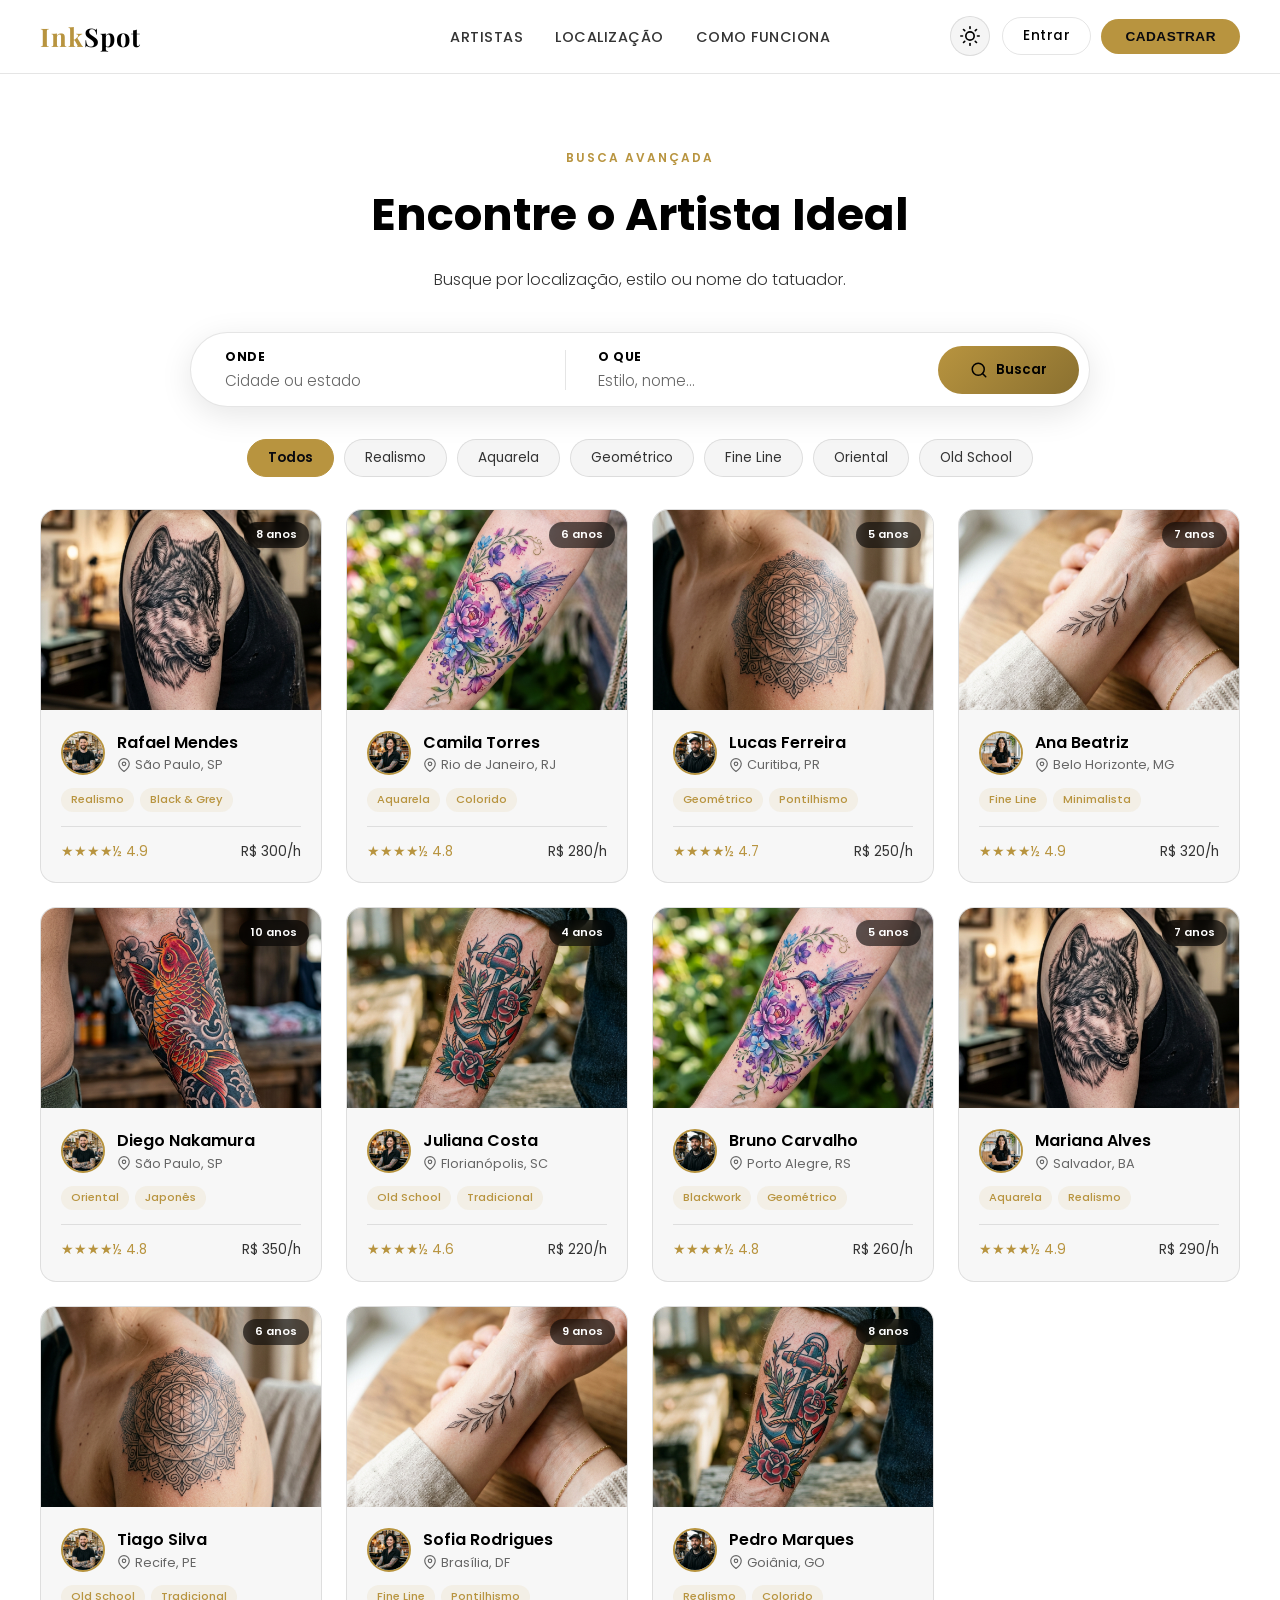
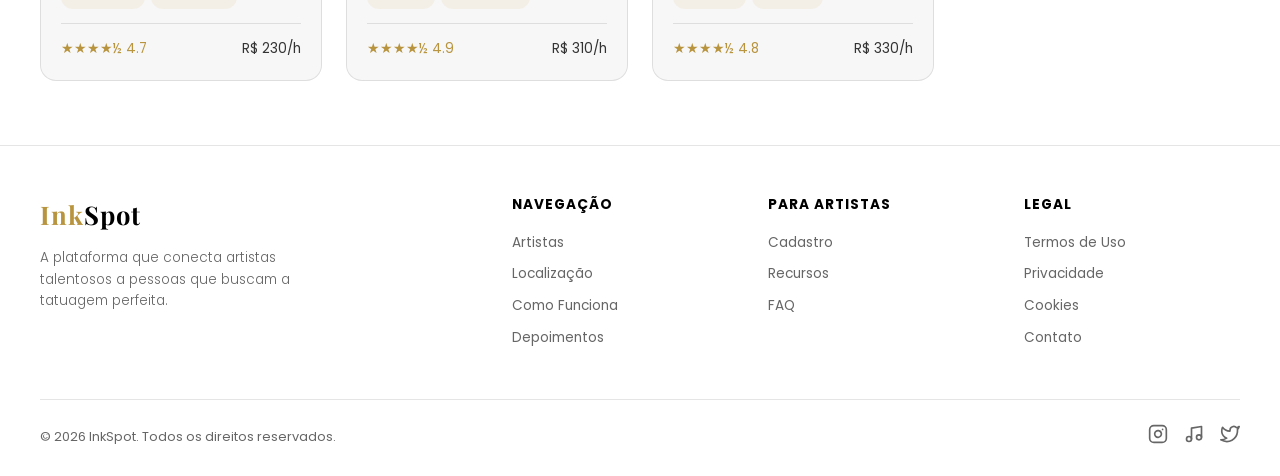
==== commit 26cb06cb: "Atualização" ====
--- a/Cursos/218191 - PROJETO INTEGRADOR III - NEGÓCIOS DIGITAIS (MAT) 0101-03-26-1s/AppTatto/buscar.html
+++ b/Cursos/218191 - PROJETO INTEGRADOR III - NEGÓCIOS DIGITAIS (MAT) 0101-03-26-1s/AppTatto/buscar.html
@@ -37,51 +37,36 @@
     </div>
   </nav>
 
-  <!-- Location Search -->
-  <section class="section location-section" id="location" style="margin-top: 80px;">
+  <!-- Hero Search -->
+  <section class="section" id="artists" style="margin-top: 80px;">
     <div class="section-header fade-in">
-      <span class="section-tag">Buscar por Localização</span>
-      <h2>Encontre Artistas Perto de Você</h2>
-      <p>Selecione seu estado e cidade para descobrir os melhores tatuadores da sua região.</p>
+      <span class="section-tag">Busca Avançada</span>
+      <h2>Encontre o Artista Ideal</h2>
+      <p>Busque por localização, estilo ou nome do tatuador.</p>
     </div>
-    <div class="location-search fade-in">
-      <div class="location-selects">
-        <div class="location-field">
-          <label for="stateSelect">Estado</label>
-          <select id="stateSelect">
-            <option value="">Selecione o estado</option>
-          </select>
-        </div>
-        <div class="location-field">
-          <label for="citySelect">Cidade</label>
-          <select id="citySelect" disabled>
-            <option value="">Selecione a cidade</option>
-          </select>
-        </div>
-        <button class="btn-primary location-search-btn" id="locationSearchBtn">
-          <svg width="18" height="18" viewBox="0 0 24 24" fill="none" stroke="currentColor" stroke-width="2"
-            stroke-linecap="round" stroke-linejoin="round"
-            style="vertical-align: middle; margin-right: 6px; margin-top: -2px;">
+
+    <!-- Search Panel (Airbnb Style) -->
+    <div class="search-panel fade-in">
+      <div class="search-panel-field">
+        <label for="cepInput">Onde</label>
+        <input type="text" id="cepInput" placeholder="Cidade ou estado">
+      </div>
+      <div class="search-panel-divider"></div>
+      <div class="search-panel-field">
+        <label for="searchInput">O que</label>
+        <input type="text" id="searchInput" placeholder="Estilo, nome...">
+      </div>
+      <div class="search-panel-actions">
+        <button class="search-panel-btn" id="searchBtn">
+          <svg width="18" height="18" viewBox="0 0 24 24" fill="none" stroke="currentColor" stroke-width="2" stroke-linecap="round" stroke-linejoin="round">
             <circle cx="11" cy="11" r="8"></circle>
             <line x1="21" y1="21" x2="16.65" y2="16.65"></line>
-          </svg>Buscar Artistas
+          </svg>
+          Buscar
         </button>
       </div>
     </div>
-    <div class="location-results" id="locationResults"></div>
-  </section>
 
-  <!-- Artists -->
-  <section class="section" id="artists">
-    <div class="section-header fade-in">
-      <span class="section-tag">Explorar Todos</span>
-      <h2>Catálogo de Artistas</h2>
-      <p>Navegue pelo nosso catálogo completo de tatuadores profissionais.</p>
-    </div>
-    <div class="search-bar fade-in">
-      <input type="text" id="searchInput" placeholder="Buscar por nome, cidade ou estilo...">
-      <button id="searchBtn">Buscar</button>
-    </div>
     <div class="style-filters fade-in">
       <button class="filter-btn active" data-style="all">Todos</button>
       <button class="filter-btn" data-style="realismo">Realismo</button>
--- a/Cursos/218191 - PROJETO INTEGRADOR III - NEGÓCIOS DIGITAIS (MAT) 0101-03-26-1s/AppTatto/styles.css
+++ b/Cursos/218191 - PROJETO INTEGRADOR III - NEGÓCIOS DIGITAIS (MAT) 0101-03-26-1s/AppTatto/styles.css
@@ -85,7 +85,7 @@
   text-decoration: none; letter-spacing: 1px;
 }
 .nav-logo span { color: var(--text-primary); }
-.nav-links { display: flex; gap: 32px; list-style: none; }
+.nav-links { position: absolute; left: 50%; transform: translateX(-50%); display: flex; gap: 32px; list-style: none; }
 .nav-links a {
   color: var(--text-secondary); text-decoration: none; font-weight: 500;
   font-size: 0.9rem; letter-spacing: 0.5px; text-transform: uppercase;
@@ -254,7 +254,7 @@
   position: absolute; top: 12px; right: 12px;
   background: rgba(0,0,0,0.6); backdrop-filter: blur(8px);
   padding: 4px 12px; border-radius: var(--radius-full);
-  font-size: 0.7rem; color: var(--accent); font-weight: 600;
+  font-size: 0.7rem; color: #ffffff; font-weight: 600;
 }
 .artist-card-body { padding: 20px; }
 .artist-card-header { display: flex; align-items: center; gap: 12px; margin-bottom: 12px; }
@@ -440,7 +440,7 @@
 }
 .modal-close {
   position: absolute; top: 16px; right: 16px; z-index: 10;
-  background: rgba(0,0,0,0.5); border: none; color: var(--text-primary);
+  background: rgba(0,0,0,0.5); border: none; color: #ffffff;
   width: 36px; height: 36px; border-radius: 50%; cursor: pointer;
   font-size: 1.2rem; display: flex; align-items: center; justify-content: center;
   transition: var(--transition);
@@ -500,7 +500,7 @@
 @media (max-width: 768px) {
   .navbar { padding: 12px 20px; }
   .nav-links {
-    display: none; position: fixed; top: 0; left: 0; right: 0; bottom: 0;
+    display: none; position: fixed; top: 0; left: 0; right: 0; bottom: 0; transform: none;
     background: var(--mobile-nav-bg); flex-direction: column;
     align-items: center; justify-content: center; gap: 28px; z-index: 999;
   }
@@ -708,3 +708,46 @@
   .auth-modal { padding: 24px 20px; margin: 12px; }
   .auth-type-options { grid-template-columns: 1fr; }
 }
+
+/* ── Search Panel (Airbnb Style) ── */
+.search-panel {
+  display: flex; align-items: center; background: var(--bg-primary); border: 1px solid var(--border-glass);
+  border-radius: 999px; padding: 10px; max-width: 900px; margin: 0 auto 32px; box-shadow: var(--shadow);
+  transition: var(--transition);
+}
+.search-panel:hover { box-shadow: 0 12px 40px rgba(0,0,0,0.15); border-color: var(--accent); }
+.search-panel-field {
+  display: flex; flex-direction: column; padding: 4px 24px; flex: 1; position: relative;
+  border-radius: 999px; transition: var(--transition); cursor: text;
+}
+.search-panel-field:hover { background: var(--bg-glass); }
+.search-panel-field label {
+  font-size: 0.75rem; font-weight: 700; text-transform: uppercase; color: var(--text-primary);
+  letter-spacing: 0.5px; margin-bottom: 2px; cursor: text;
+}
+.search-panel-field input {
+  background: transparent; border: none; outline: none; font-size: 0.95rem; color: var(--text-secondary);
+  font-family: 'Poppins', sans-serif; width: 100%; text-overflow: ellipsis;
+}
+.search-panel-field input::placeholder { color: var(--text-muted); font-weight: 300; }
+.search-panel-divider { width: 1px; height: 40px; background: var(--border-glass); margin: 0 8px; }
+.search-panel-actions { display: flex; align-items: center; gap: 8px; padding-left: 8px; }
+.search-panel-btn {
+  background: linear-gradient(135deg, var(--accent), var(--accent-2)); color: var(--accent-text);
+  border: none; padding: 14px 32px; border-radius: 999px; font-weight: 600; cursor: pointer;
+  transition: var(--transition); display: flex; align-items: center; gap: 8px; font-family: 'Poppins', sans-serif;
+}
+.search-panel-btn:hover { transform: scale(1.05); box-shadow: 0 4px 20px var(--accent-glow); }
+.search-panel-location {
+  background: var(--bg-glass); border: 1px solid var(--border-glass); width: 48px; height: 48px;
+  border-radius: 50%; display: flex; align-items: center; justify-content: center; font-size: 1.2rem;
+  cursor: pointer; transition: var(--transition); color: var(--text-primary);
+}
+.search-panel-location:hover { background: var(--bg-secondary); border-color: var(--accent); }
+@media (max-width: 768px) {
+  .search-panel { flex-direction: column; border-radius: var(--radius); padding: 16px; align-items: stretch; gap: 12px; }
+  .search-panel-field { padding: 12px; border-radius: var(--radius-sm); }
+  .search-panel-divider { width: 100%; height: 1px; margin: 0; }
+  .search-panel-actions { flex-direction: column; padding-left: 0; }
+  .search-panel-btn, .search-panel-location { width: 100%; justify-content: center; border-radius: var(--radius-sm); }
+}
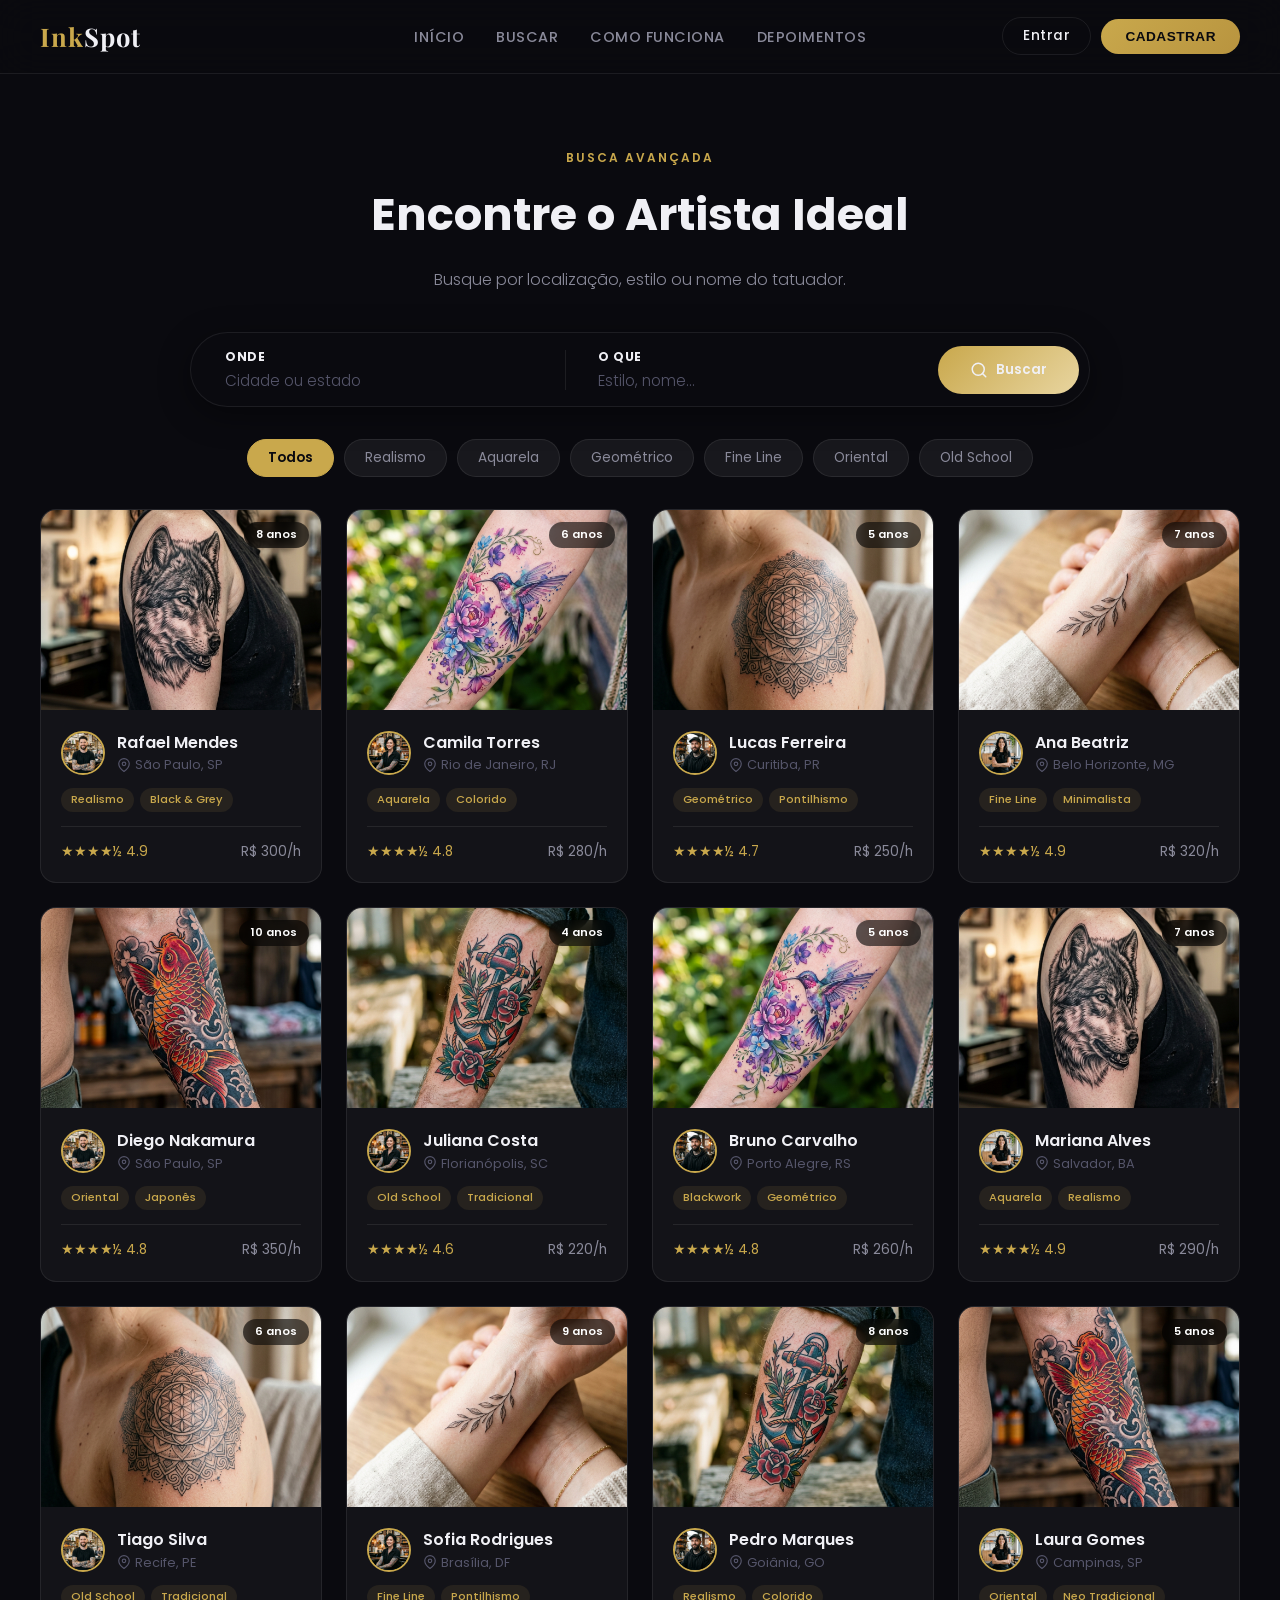
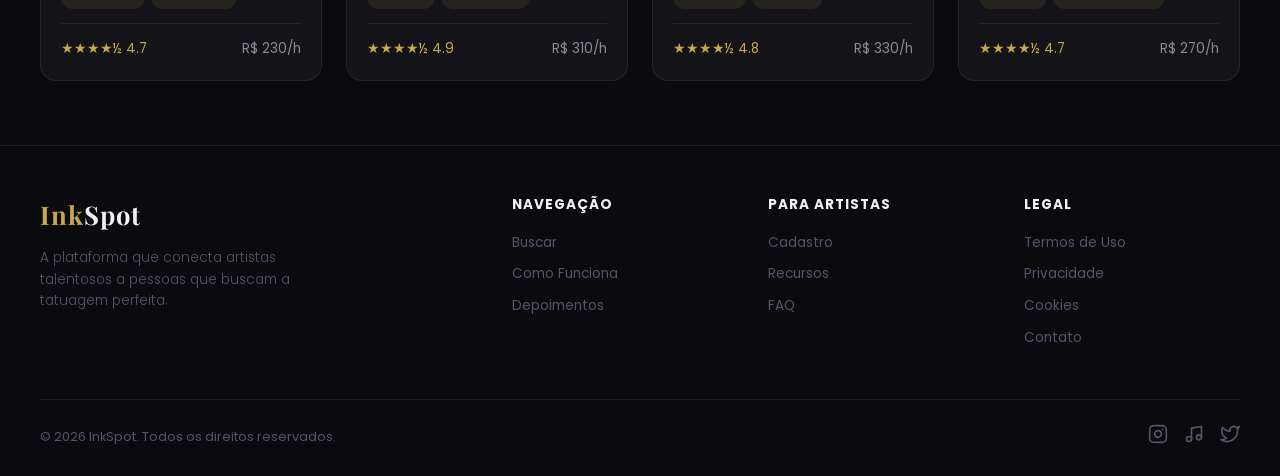
==== commit 37406a7b: "Atualização" ====
--- a/Cursos/218191 - PROJETO INTEGRADOR III - NEGÓCIOS DIGITAIS (MAT) 0101-03-26-1s/AppTatto/buscar.html
+++ b/Cursos/218191 - PROJETO INTEGRADOR III - NEGÓCIOS DIGITAIS (MAT) 0101-03-26-1s/AppTatto/buscar.html
@@ -16,17 +16,13 @@
   <nav class="navbar" id="navbar">
     <a href="Index.html" class="nav-logo">Ink<span>Spot</span></a>
     <ul class="nav-links" id="navLinks">
-      <li><a href="buscar.html">Artistas</a></li>
-      <li><a href="#location">Localização</a></li>
+      <li><a href="Index.html">Início</a></li>
+      <li><a href="buscar.html">Buscar</a></li>
       <li><a href="Index.html#how">Como Funciona</a></li>
+      <li><a href="Index.html#testimonials">Depoimentos</a></li>
     </ul>
     <div class="nav-right">
-      <button class="theme-toggle" id="themeToggle" aria-label="Alternar tema">
-        <svg width="20" height="20" viewBox="0 0 24 24" fill="none" stroke="currentColor" stroke-width="2"
-          stroke-linecap="round" stroke-linejoin="round" class="theme-icon">
-          <path d="M21 12.79A9 9 0 1 1 11.21 3 7 7 0 0 0 21 12.79z"></path>
-        </svg>
-      </button>
+
       <div id="navAuthArea">
         <button class="nav-login-btn" onclick="openAuth('login')">Entrar</button>
         <button class="nav-cta" onclick="openAuth('register')">Cadastrar</button>
@@ -88,8 +84,7 @@
       </div>
       <div class="footer-col">
         <h4>Navegação</h4>
-        <a href="buscar.html">Artistas</a>
-        <a href="buscar.html#location">Localização</a>
+        <a href="buscar.html">Buscar</a>
         <a href="Index.html#how">Como Funciona</a>
         <a href="Index.html#testimonials">Depoimentos</a>
       </div>
--- a/Cursos/218191 - PROJETO INTEGRADOR III - NEGÓCIOS DIGITAIS (MAT) 0101-03-26-1s/AppTatto/styles.css
+++ b/Cursos/218191 - PROJETO INTEGRADOR III - NEGÓCIOS DIGITAIS (MAT) 0101-03-26-1s/AppTatto/styles.css
@@ -28,9 +28,7 @@
   --mobile-nav-bg: rgba(255,255,255,0.98);
   --card-hover-shadow: 0 12px 40px rgba(0,0,0,0.15);
   --modal-overlay-bg: rgba(0,0,0,0.5);
-}
-
-[data-theme="dark"] {
+
   --bg-primary: #0a0a0f;
   --bg-secondary: #12121a;
   --bg-card: rgba(255,255,255,0.04);
@@ -51,6 +49,8 @@
   --card-hover-shadow: 0 12px 40px rgba(0,0,0,0.5);
   --modal-overlay-bg: rgba(0,0,0,0.8);
 }
+
+
 
 html { scroll-behavior: smooth; }
 
